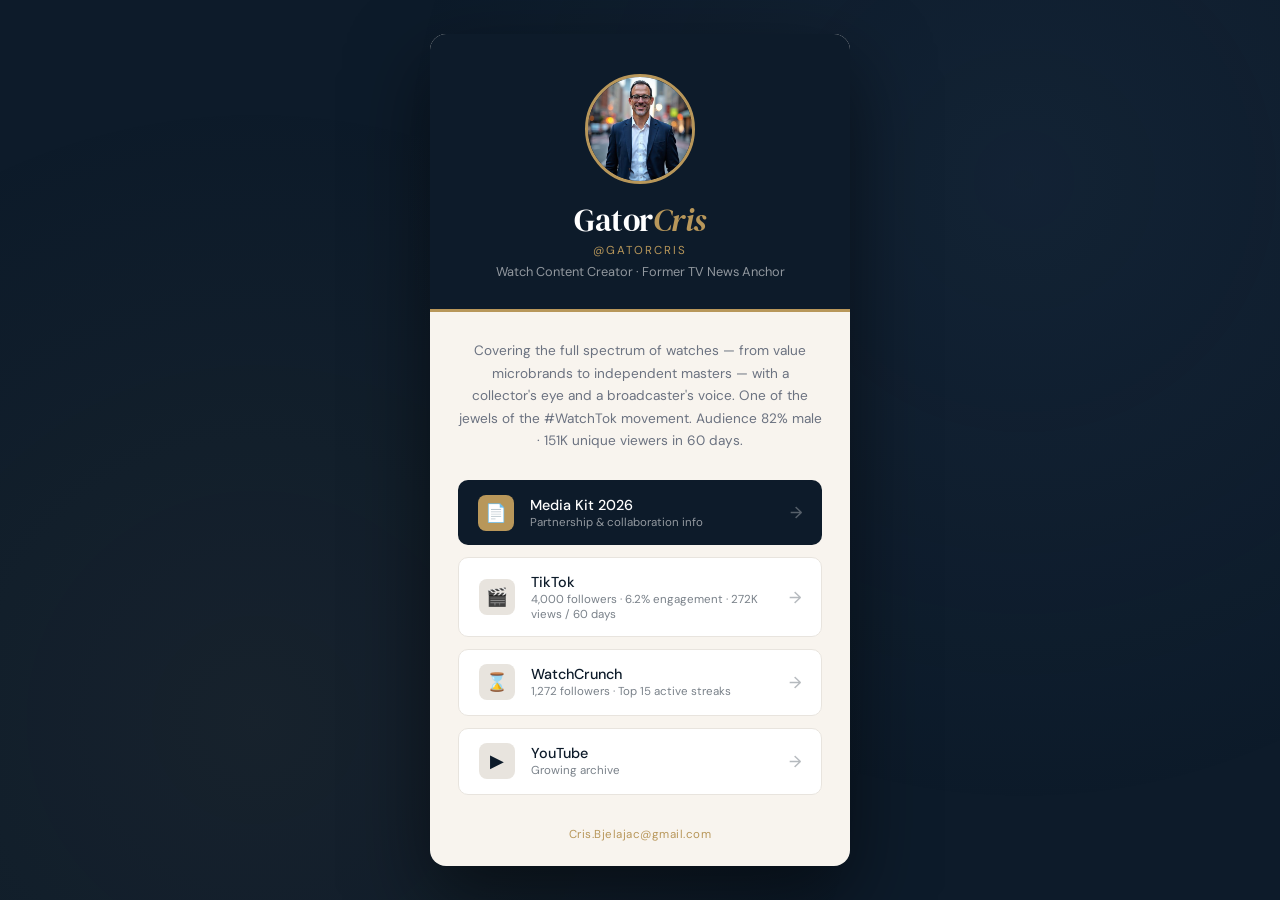
==== index.html @ 0f8bd7ba "Add files via upload" ====
<!DOCTYPE html>
<html lang="en">
<head>
<meta charset="UTF-8">
<meta name="viewport" content="width=device-width, initial-scale=1.0">
<title>GatorCris — Watch Content Creator</title>
<link rel="preconnect" href="https://fonts.googleapis.com">
<link href="https://fonts.googleapis.com/css2?family=DM+Serif+Display:ital@0;1&family=DM+Sans:wght@300;400;500&display=swap" rel="stylesheet">
<style>
  *, *::before, *::after { box-sizing: border-box; margin: 0; padding: 0; }

  :root {
    --navy:  #0D1B2A;
    --slate: #3D5A80;
    --gold:  #B8975A;
    --cream: #F8F4EE;
    --light: #E8E4DE;
    --mid:   #6B7280;
    --white: #ffffff;
  }

  body {
    background: var(--navy);
    font-family: 'DM Sans', sans-serif;
    min-height: 100vh;
    display: flex;
    align-items: center;
    justify-content: center;
    padding: 2rem 1rem;
  }

  /* Subtle watch-gear background pattern */
  body::before {
    content: '';
    position: fixed;
    inset: 0;
    background-image: radial-gradient(circle at 20% 80%, rgba(184,151,90,0.06) 0%, transparent 50%),
                      radial-gradient(circle at 80% 20%, rgba(61,90,128,0.12) 0%, transparent 50%);
    pointer-events: none;
  }

  .card {
    background: var(--cream);
    border-radius: 16px;
    max-width: 420px;
    width: 100%;
    overflow: hidden;
    box-shadow: 0 32px 80px rgba(0,0,0,0.5);
    animation: rise 0.6s cubic-bezier(0.16,1,0.3,1) both;
  }

  @keyframes rise {
    from { opacity: 0; transform: translateY(24px); }
    to   { opacity: 1; transform: translateY(0); }
  }

  /* Header band */
  .header {
    background: var(--navy);
    padding: 2.5rem 2rem 2rem;
    text-align: center;
    position: relative;
  }

  .header::after {
    content: '';
    display: block;
    height: 3px;
    background: var(--gold);
    position: absolute;
    bottom: 0; left: 0; right: 0;
  }

  .avatar-wrap {
    width: 110px;
    height: 110px;
    border-radius: 50%;
    border: 3px solid var(--gold);
    overflow: hidden;
    margin: 0 auto 1.25rem;
    animation: rise 0.6s 0.1s cubic-bezier(0.16,1,0.3,1) both;
  }

  .avatar-wrap img {
    width: 100%;
    height: 100%;
    object-fit: cover;
  }

  .name {
    font-family: 'DM Serif Display', serif;
    font-size: 2rem;
    color: var(--white);
    letter-spacing: -0.5px;
    line-height: 1;
    animation: rise 0.6s 0.15s cubic-bezier(0.16,1,0.3,1) both;
  }

  .name em {
    font-style: italic;
    color: var(--gold);
  }

  .handle {
    font-size: 0.72rem;
    letter-spacing: 2px;
    text-transform: uppercase;
    color: var(--gold);
    margin-top: 0.4rem;
    animation: rise 0.6s 0.2s cubic-bezier(0.16,1,0.3,1) both;
  }

  .tagline {
    font-size: 0.8rem;
    color: rgba(255,255,255,0.55);
    margin-top: 0.35rem;
    animation: rise 0.6s 0.25s cubic-bezier(0.16,1,0.3,1) both;
  }

  /* Body */
  .body {
    padding: 1.75rem 1.75rem 2rem;
  }

  .bio {
    font-size: 0.85rem;
    line-height: 1.65;
    color: var(--mid);
    text-align: center;
    margin-bottom: 1.75rem;
    animation: rise 0.6s 0.3s cubic-bezier(0.16,1,0.3,1) both;
  }

  /* Links */
  .links {
    display: flex;
    flex-direction: column;
    gap: 0.75rem;
  }

  .link-btn {
    display: flex;
    align-items: center;
    gap: 1rem;
    padding: 0.9rem 1.25rem;
    border-radius: 10px;
    text-decoration: none;
    font-size: 0.9rem;
    font-weight: 500;
    transition: transform 0.15s ease, box-shadow 0.15s ease;
    animation: rise 0.6s cubic-bezier(0.16,1,0.3,1) both;
  }

  .link-btn:hover {
    transform: translateY(-2px);
    box-shadow: 0 8px 24px rgba(0,0,0,0.12);
  }

  .link-btn:active {
    transform: translateY(0);
  }

  .link-btn.primary {
    background: var(--navy);
    color: var(--white);
    animation-delay: 0.35s;
  }

  .link-btn.primary .icon {
    background: var(--gold);
    color: var(--navy);
  }

  .link-btn.secondary {
    background: var(--white);
    color: var(--navy);
    border: 1.5px solid var(--light);
  }

  .link-btn.secondary.d2 { animation-delay: 0.4s; }
  .link-btn.secondary.d3 { animation-delay: 0.45s; }
  .link-btn.secondary.d4 { animation-delay: 0.5s; }

  .link-btn .icon {
    width: 36px;
    height: 36px;
    border-radius: 8px;
    background: var(--light);
    display: flex;
    align-items: center;
    justify-content: center;
    flex-shrink: 0;
    font-size: 1.1rem;
  }

  .link-btn .label {
    flex: 1;
  }

  .link-btn .label small {
    display: block;
    font-size: 0.72rem;
    font-weight: 400;
    opacity: 0.55;
    margin-top: 1px;
  }

  .link-btn .arrow {
    opacity: 0.3;
    font-size: 1rem;
  }

  /* Footer */
  .footer {
    text-align: center;
    padding: 0 1.75rem 1.5rem;
    font-size: 0.72rem;
    color: var(--mid);
    letter-spacing: 0.5px;
  }

  .footer a {
    color: var(--gold);
    text-decoration: none;
  }
</style>
</head>
<body>
<div class="card">

  <div class="header">
    <div class="avatar-wrap">
      <img src="[data-uri]" alt="Cris Bjelajac — GatorCris">
    </div>
    <div class="name">Gator<em>Cris</em></div>
    <div class="handle">@GatorCris</div>
    <div class="tagline">Watch Content Creator &middot; Former TV News Anchor</div>
  </div>

  <div class="body">
    <p class="bio">
      Covering the full spectrum of watches &mdash; from value microbrands to independent masters &mdash; with a collector's eye and a broadcaster's voice. One of the jewels of the #WatchTok movement. Audience 82% male &middot; 151K unique viewers in 60 days.
    </p>

    <div class="links">

      <a class="link-btn primary" href="https://gatorcris.github.io/GatorCris_MediaKit_2026.pdf" target="_blank" rel="noopener">
        <div class="icon">&#128196;</div>
        <div class="label">
          Media Kit 2026
          <small>Partnership &amp; collaboration info</small>
        </div>
        <span class="arrow">&#8594;</span>
      </a>

      <a class="link-btn secondary d2" href="https://www.tiktok.com/@gatorcris" target="_blank" rel="noopener">
        <div class="icon">&#127916;</div>
        <div class="label">
          TikTok
          <small>4,000 followers &middot; 6.2% engagement &middot; 272K views / 60 days</small>
        </div>
        <span class="arrow">&#8594;</span>
      </a>

      <a class="link-btn secondary d3" href="https://www.watchcrunch.com/GatorCris" target="_blank" rel="noopener">
        <div class="icon">&#8987;</div>
        <div class="label">
          WatchCrunch
          <small>1,272 followers &middot; Top 15 active streaks</small>
        </div>
        <span class="arrow">&#8594;</span>
      </a>

      <a class="link-btn secondary d4" href="https://www.youtube.com/@gatorcriswatches" target="_blank" rel="noopener">
        <div class="icon">&#9654;</div>
        <div class="label">
          YouTube
          <small>Growing archive</small>
        </div>
        <span class="arrow">&#8594;</span>
      </a>

    </div>
  </div>

  <div class="footer">
    <a href="mailto:Cris.Bjelajac@gmail.com">Cris.Bjelajac@gmail.com</a>
  </div>

</div>
</body>
</html>
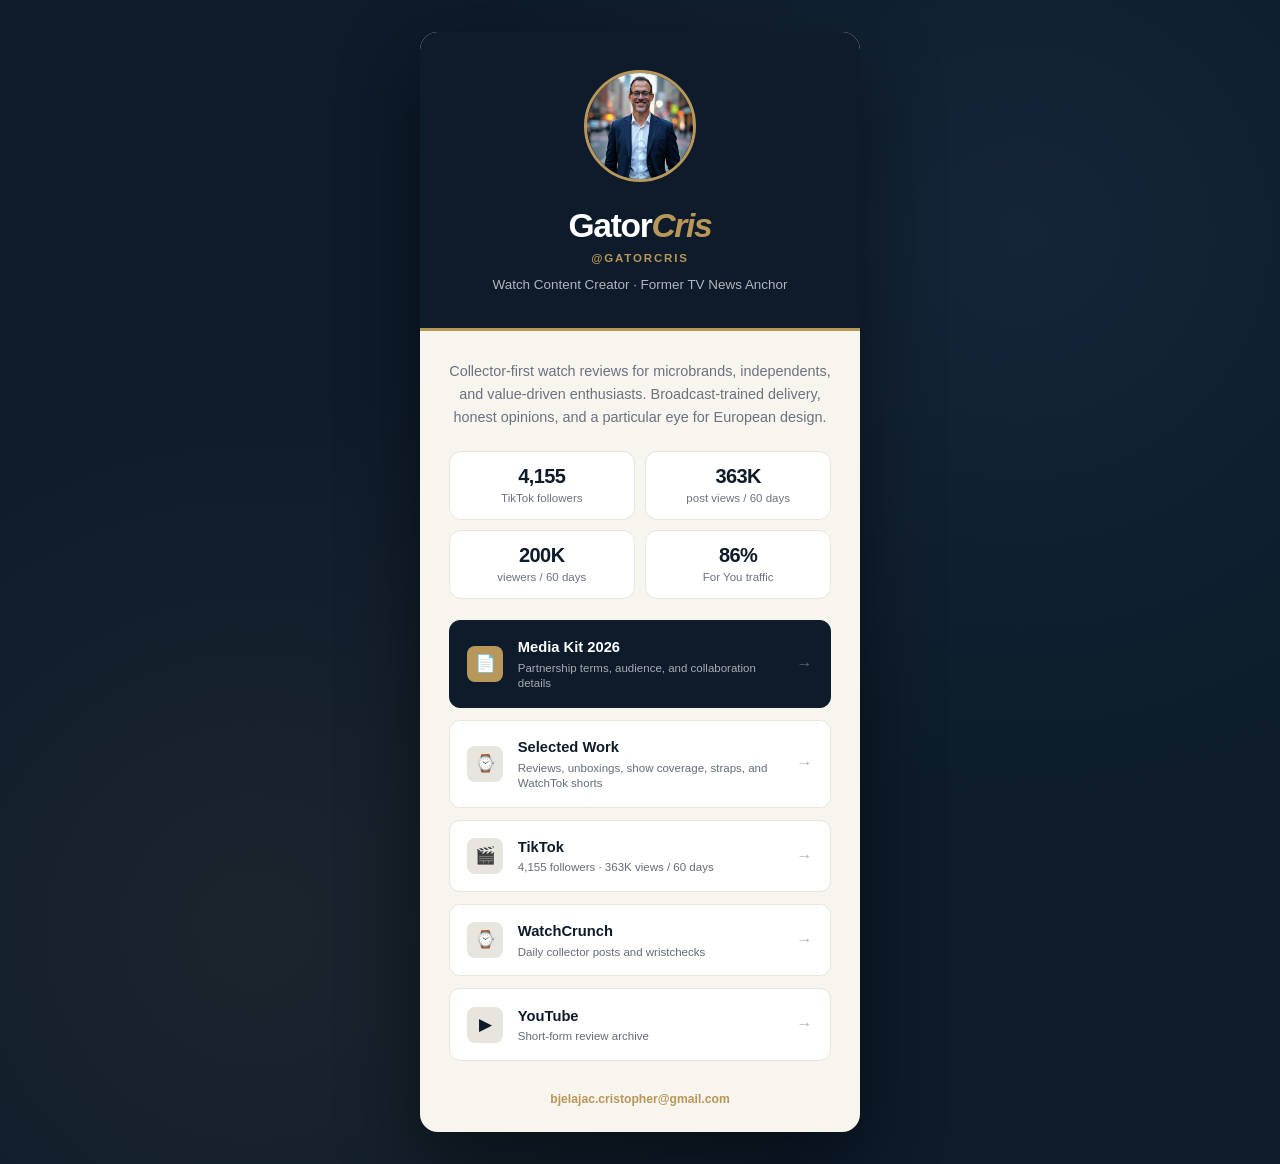
==== commit fd561a0c: "Add files via upload" ====
--- a/index.html
+++ b/index.html
@@ -1,292 +1,38 @@
 <!DOCTYPE html>
 <html lang="en">
 <head>
-<meta charset="UTF-8">
-<meta name="viewport" content="width=device-width, initial-scale=1.0">
-<title>GatorCris — Watch Content Creator</title>
-<link rel="preconnect" href="https://fonts.googleapis.com">
-<link href="https://fonts.googleapis.com/css2?family=DM+Serif+Display:ital@0;1&family=DM+Sans:wght@300;400;500&display=swap" rel="stylesheet">
-<style>
-  *, *::before, *::after { box-sizing: border-box; margin: 0; padding: 0; }
-
-  :root {
-    --navy:  #0D1B2A;
-    --slate: #3D5A80;
-    --gold:  #B8975A;
-    --cream: #F8F4EE;
-    --light: #E8E4DE;
-    --mid:   #6B7280;
-    --white: #ffffff;
-  }
-
-  body {
-    background: var(--navy);
-    font-family: 'DM Sans', sans-serif;
-    min-height: 100vh;
-    display: flex;
-    align-items: center;
-    justify-content: center;
-    padding: 2rem 1rem;
-  }
-
-  /* Subtle watch-gear background pattern */
-  body::before {
-    content: '';
-    position: fixed;
-    inset: 0;
-    background-image: radial-gradient(circle at 20% 80%, rgba(184,151,90,0.06) 0%, transparent 50%),
-                      radial-gradient(circle at 80% 20%, rgba(61,90,128,0.12) 0%, transparent 50%);
-    pointer-events: none;
-  }
-
-  .card {
-    background: var(--cream);
-    border-radius: 16px;
-    max-width: 420px;
-    width: 100%;
-    overflow: hidden;
-    box-shadow: 0 32px 80px rgba(0,0,0,0.5);
-    animation: rise 0.6s cubic-bezier(0.16,1,0.3,1) both;
-  }
-
-  @keyframes rise {
-    from { opacity: 0; transform: translateY(24px); }
-    to   { opacity: 1; transform: translateY(0); }
-  }
-
-  /* Header band */
-  .header {
-    background: var(--navy);
-    padding: 2.5rem 2rem 2rem;
-    text-align: center;
-    position: relative;
-  }
-
-  .header::after {
-    content: '';
-    display: block;
-    height: 3px;
-    background: var(--gold);
-    position: absolute;
-    bottom: 0; left: 0; right: 0;
-  }
-
-  .avatar-wrap {
-    width: 110px;
-    height: 110px;
-    border-radius: 50%;
-    border: 3px solid var(--gold);
-    overflow: hidden;
-    margin: 0 auto 1.25rem;
-    animation: rise 0.6s 0.1s cubic-bezier(0.16,1,0.3,1) both;
-  }
-
-  .avatar-wrap img {
-    width: 100%;
-    height: 100%;
-    object-fit: cover;
-  }
-
-  .name {
-    font-family: 'DM Serif Display', serif;
-    font-size: 2rem;
-    color: var(--white);
-    letter-spacing: -0.5px;
-    line-height: 1;
-    animation: rise 0.6s 0.15s cubic-bezier(0.16,1,0.3,1) both;
-  }
-
-  .name em {
-    font-style: italic;
-    color: var(--gold);
-  }
-
-  .handle {
-    font-size: 0.72rem;
-    letter-spacing: 2px;
-    text-transform: uppercase;
-    color: var(--gold);
-    margin-top: 0.4rem;
-    animation: rise 0.6s 0.2s cubic-bezier(0.16,1,0.3,1) both;
-  }
-
-  .tagline {
-    font-size: 0.8rem;
-    color: rgba(255,255,255,0.55);
-    margin-top: 0.35rem;
-    animation: rise 0.6s 0.25s cubic-bezier(0.16,1,0.3,1) both;
-  }
-
-  /* Body */
-  .body {
-    padding: 1.75rem 1.75rem 2rem;
-  }
-
-  .bio {
-    font-size: 0.85rem;
-    line-height: 1.65;
-    color: var(--mid);
-    text-align: center;
-    margin-bottom: 1.75rem;
-    animation: rise 0.6s 0.3s cubic-bezier(0.16,1,0.3,1) both;
-  }
-
-  /* Links */
-  .links {
-    display: flex;
-    flex-direction: column;
-    gap: 0.75rem;
-  }
-
-  .link-btn {
-    display: flex;
-    align-items: center;
-    gap: 1rem;
-    padding: 0.9rem 1.25rem;
-    border-radius: 10px;
-    text-decoration: none;
-    font-size: 0.9rem;
-    font-weight: 500;
-    transition: transform 0.15s ease, box-shadow 0.15s ease;
-    animation: rise 0.6s cubic-bezier(0.16,1,0.3,1) both;
-  }
-
-  .link-btn:hover {
-    transform: translateY(-2px);
-    box-shadow: 0 8px 24px rgba(0,0,0,0.12);
-  }
-
-  .link-btn:active {
-    transform: translateY(0);
-  }
-
-  .link-btn.primary {
-    background: var(--navy);
-    color: var(--white);
-    animation-delay: 0.35s;
-  }
-
-  .link-btn.primary .icon {
-    background: var(--gold);
-    color: var(--navy);
-  }
-
-  .link-btn.secondary {
-    background: var(--white);
-    color: var(--navy);
-    border: 1.5px solid var(--light);
-  }
-
-  .link-btn.secondary.d2 { animation-delay: 0.4s; }
-  .link-btn.secondary.d3 { animation-delay: 0.45s; }
-  .link-btn.secondary.d4 { animation-delay: 0.5s; }
-
-  .link-btn .icon {
-    width: 36px;
-    height: 36px;
-    border-radius: 8px;
-    background: var(--light);
-    display: flex;
-    align-items: center;
-    justify-content: center;
-    flex-shrink: 0;
-    font-size: 1.1rem;
-  }
-
-  .link-btn .label {
-    flex: 1;
-  }
-
-  .link-btn .label small {
-    display: block;
-    font-size: 0.72rem;
-    font-weight: 400;
-    opacity: 0.55;
-    margin-top: 1px;
-  }
-
-  .link-btn .arrow {
-    opacity: 0.3;
-    font-size: 1rem;
-  }
-
-  /* Footer */
-  .footer {
-    text-align: center;
-    padding: 0 1.75rem 1.5rem;
-    font-size: 0.72rem;
-    color: var(--mid);
-    letter-spacing: 0.5px;
-  }
-
-  .footer a {
-    color: var(--gold);
-    text-decoration: none;
-  }
-</style>
+  <meta charset="UTF-8" />
+  <meta name="viewport" content="width=device-width, initial-scale=1.0" />
+  <title>GatorCris - Watch Content Creator</title>
+  <link rel="stylesheet" href="assets/css/styles.css" />
 </head>
 <body>
-<div class="card">
-
-  <div class="header">
-    <div class="avatar-wrap">
-      <img src="[data-uri]" alt="Cris Bjelajac — GatorCris">
-    </div>
-    <div class="name">Gator<em>Cris</em></div>
-    <div class="handle">@GatorCris</div>
-    <div class="tagline">Watch Content Creator &middot; Former TV News Anchor</div>
+  <div class="home-shell">
+    <main class="card">
+      <section class="header">
+        <img class="avatar" src="assets/img/avatar.jpg" alt="Cris Bjelajac - GatorCris" />
+        <div class="name">Gator<span>Cris</span></div>
+        <div class="handle">@GatorCris</div>
+        <div class="tagline">Watch Content Creator · Former TV News Anchor</div>
+      </section>
+      <section class="body">
+        <p class="bio">Collector-first watch reviews for microbrands, independents, and value-driven enthusiasts. Broadcast-trained delivery, honest opinions, and a particular eye for European design.</p>
+        <div class="proof" aria-label="Audience metrics">
+          <div class="proof-item"><strong>4,155</strong><span>TikTok followers</span></div>
+          <div class="proof-item"><strong>363K</strong><span>post views / 60 days</span></div>
+          <div class="proof-item"><strong>200K</strong><span>viewers / 60 days</span></div>
+          <div class="proof-item"><strong>86%</strong><span>For You traffic</span></div>
+        </div>
+        <nav class="links" aria-label="GatorCris links">
+          <a class="link primary" href="GatorCris_MediaKit_2026.pdf" target="_blank" rel="noopener"><div class="icon">📄</div><div class="label">Media Kit 2026<small>Partnership terms, audience, and collaboration details</small></div><div class="arrow">→</div></a>
+          <a class="link" href="selected-work.html"><div class="icon">⌚</div><div class="label">Selected Work<small>Reviews, unboxings, show coverage, straps, and WatchTok shorts</small></div><div class="arrow">→</div></a>
+          <a class="link" href="https://www.tiktok.com/@gatorcris" target="_blank" rel="noopener"><div class="icon">🎬</div><div class="label">TikTok<small>4,155 followers · 363K views / 60 days</small></div><div class="arrow">→</div></a>
+          <a class="link" href="https://www.watchcrunch.com/GatorCris" target="_blank" rel="noopener"><div class="icon">⌚</div><div class="label">WatchCrunch<small>Daily collector posts and wristchecks</small></div><div class="arrow">→</div></a>
+          <a class="link" href="https://www.youtube.com/@gatorcriswatches" target="_blank" rel="noopener"><div class="icon">▶</div><div class="label">YouTube<small>Short-form review archive</small></div><div class="arrow">→</div></a>
+        </nav>
+      </section>
+      <footer class="footer"><a href="mailto:bjelajac.cristopher@gmail.com">bjelajac.cristopher@gmail.com</a></footer>
+    </main>
   </div>
-
-  <div class="body">
-    <p class="bio">
-      Covering the full spectrum of watches &mdash; from value microbrands to independent masters &mdash; with a collector's eye and a broadcaster's voice. One of the jewels of the #WatchTok movement. Audience 82% male &middot; 151K unique viewers in 60 days.
-    </p>
-
-    <div class="links">
-
-      <a class="link-btn primary" href="https://gatorcris.github.io/GatorCris_MediaKit_2026.pdf" target="_blank" rel="noopener">
-        <div class="icon">&#128196;</div>
-        <div class="label">
-          Media Kit 2026
-          <small>Partnership &amp; collaboration info</small>
-        </div>
-        <span class="arrow">&#8594;</span>
-      </a>
-
-      <a class="link-btn secondary d2" href="https://www.tiktok.com/@gatorcris" target="_blank" rel="noopener">
-        <div class="icon">&#127916;</div>
-        <div class="label">
-          TikTok
-          <small>4,000 followers &middot; 6.2% engagement &middot; 272K views / 60 days</small>
-        </div>
-        <span class="arrow">&#8594;</span>
-      </a>
-
-      <a class="link-btn secondary d3" href="https://www.watchcrunch.com/GatorCris" target="_blank" rel="noopener">
-        <div class="icon">&#8987;</div>
-        <div class="label">
-          WatchCrunch
-          <small>1,272 followers &middot; Top 15 active streaks</small>
-        </div>
-        <span class="arrow">&#8594;</span>
-      </a>
-
-      <a class="link-btn secondary d4" href="https://www.youtube.com/@gatorcriswatches" target="_blank" rel="noopener">
-        <div class="icon">&#9654;</div>
-        <div class="label">
-          YouTube
-          <small>Growing archive</small>
-        </div>
-        <span class="arrow">&#8594;</span>
-      </a>
-
-    </div>
-  </div>
-
-  <div class="footer">
-    <a href="mailto:Cris.Bjelajac@gmail.com">Cris.Bjelajac@gmail.com</a>
-  </div>
-
-</div>
 </body>
-</html>+</html>
--- a/assets/css/styles.css
+++ b/assets/css/styles.css
@@ -0,0 +1,83 @@
+
+:root {
+  --navy: #0D1B2A;
+  --gold: #B8975A;
+  --cream: #F8F4EE;
+  --white: #FFFFFF;
+  --light: #E8E4DE;
+  --muted: #6B7280;
+  --text: #1F2933;
+  --panel: #FFFDF9;
+}
+* { box-sizing: border-box; margin: 0; padding: 0; }
+body {
+  min-height: 100vh;
+  background:
+    radial-gradient(circle at 20% 80%, rgba(184,151,90,0.08), transparent 42%),
+    radial-gradient(circle at 80% 20%, rgba(61,90,128,0.16), transparent 42%),
+    var(--navy);
+  font-family: -apple-system, BlinkMacSystemFont, "Segoe UI", Roboto, Arial, sans-serif;
+  color: var(--text);
+  line-height: 1.55;
+}
+a { color: inherit; }
+.page-wrap { width: min(1120px, calc(100% - 32px)); margin: 0 auto; padding: 38px 0 58px; }
+.card { width: 100%; max-width: 440px; background: var(--cream); border-radius: 18px; overflow: hidden; box-shadow: 0 32px 80px rgba(0,0,0,0.48); }
+.home-shell { min-height: 100vh; display: flex; align-items: center; justify-content: center; padding: 2rem 1rem; }
+.header { background: var(--navy); color: var(--white); text-align: center; padding: 2.4rem 2rem 2rem; border-bottom: 3px solid var(--gold); }
+.avatar { width: 112px; height: 112px; object-fit: cover; border-radius: 50%; border: 3px solid var(--gold); margin-bottom: 1.2rem; }
+.name { font-size: 2.1rem; line-height: 1; font-weight: 800; letter-spacing: -0.04em; }
+.name span { color: var(--gold); font-style: italic; }
+.handle { margin-top: 0.45rem; color: var(--gold); text-transform: uppercase; letter-spacing: 0.16em; font-size: 0.72rem; font-weight: 700; }
+.tagline { margin-top: 0.45rem; color: rgba(255,255,255,0.68); font-size: 0.84rem; }
+.body { padding: 1.8rem; }
+.bio { text-align: center; color: var(--muted); font-size: 0.9rem; line-height: 1.62; margin-bottom: 1.35rem; }
+.proof { display: grid; grid-template-columns: 1fr 1fr; gap: 0.65rem; margin-bottom: 1.35rem; }
+.proof-item { background: var(--white); border: 1px solid var(--light); border-radius: 12px; padding: 0.85rem 0.7rem; text-align: center; }
+.proof-item strong { display: block; color: var(--navy); font-size: 1.25rem; line-height: 1; letter-spacing: -0.03em; }
+.proof-item span { display: block; margin-top: 0.3rem; color: var(--muted); font-size: 0.72rem; line-height: 1.25; }
+.links { display: flex; flex-direction: column; gap: 0.75rem; }
+.link { display: flex; align-items: center; gap: 0.9rem; padding: 0.95rem 1.1rem; border-radius: 11px; text-decoration: none; background: var(--white); border: 1px solid var(--light); color: var(--navy); transition: transform 0.15s ease, box-shadow 0.15s ease; }
+.link:hover { transform: translateY(-2px); box-shadow: 0 8px 22px rgba(0,0,0,0.12); }
+.link.primary { background: var(--navy); color: var(--white); border-color: var(--navy); }
+.icon { width: 36px; height: 36px; border-radius: 8px; background: var(--light); display: flex; align-items: center; justify-content: center; flex-shrink: 0; font-size: 1.05rem; }
+.primary .icon { background: var(--gold); color: var(--navy); }
+.label { flex: 1; font-weight: 700; font-size: 0.92rem; }
+.label small { display: block; margin-top: 0.1rem; font-size: 0.72rem; font-weight: 400; opacity: 0.64; line-height: 1.35; }
+.arrow { opacity: 0.34; }
+.footer { padding: 0 1.8rem 1.5rem; text-align: center; font-size: 0.76rem; color: var(--muted); }
+.footer a { color: var(--gold); text-decoration: none; font-weight: 700; }
+.site-top { display:flex; align-items:center; justify-content:space-between; gap: 20px; margin-bottom: 28px; color: var(--white); }
+.site-logo { text-decoration:none; font-weight:800; letter-spacing:-0.03em; font-size:1.35rem; }
+.site-logo span { color: var(--gold); font-style: italic; }
+.top-links { display:flex; gap: 14px; flex-wrap:wrap; font-size:.9rem; }
+.top-links a { color: rgba(255,255,255,.78); text-decoration:none; }
+.top-links a:hover { color: var(--white); }
+.hero-panel { background: var(--cream); border-radius: 18px; padding: 28px; margin-bottom: 22px; box-shadow: 0 24px 64px rgba(0,0,0,.32); border-top: 3px solid var(--gold); }
+.hero-panel h1 { color: var(--navy); font-size: clamp(2rem, 4vw, 3.4rem); line-height: .96; letter-spacing:-.06em; margin-bottom: 14px; }
+.hero-panel p { color: var(--muted); max-width: 760px; font-size: 1rem; }
+.summary-grid { display:grid; grid-template-columns: repeat(5, 1fr); gap: 10px; margin-top: 22px; }
+.summary { background: var(--white); border: 1px solid var(--light); border-radius: 12px; padding: 14px; }
+.summary strong { display:block; color:var(--navy); font-size:1.35rem; line-height:1; }
+.summary span { display:block; color:var(--muted); margin-top:6px; font-size:.78rem; line-height:1.25; }
+.content-section { background: var(--cream); border-radius: 18px; padding: 24px; margin: 18px 0; box-shadow: 0 14px 42px rgba(0,0,0,.22); }
+.section-heading { display:flex; align-items:flex-end; justify-content:space-between; gap:16px; border-bottom:1px solid var(--light); padding-bottom:14px; margin-bottom: 18px; }
+.section-heading h2 { color:var(--navy); font-size:1.35rem; letter-spacing:-.03em; }
+.section-heading p { color:var(--muted); font-size:.85rem; }
+.brand-group { margin: 18px 0 20px; }
+.brand-group:last-child { margin-bottom: 0; }
+.brand-group h3 { color: var(--navy); font-size: 1.05rem; margin-bottom: 9px; }
+.entry-list { display:grid; gap: 8px; }
+.entry { background: var(--panel); border: 1px solid var(--light); border-radius: 12px; padding: 12px 14px; display:grid; grid-template-columns: 1fr auto; gap: 12px; align-items:center; }
+.entry-title { color: var(--text); font-weight: 700; font-size:.96rem; }
+.entry-meta { color: var(--muted); font-size:.78rem; margin-top: 2px; }
+.watch-link { background: var(--navy); color: var(--white); text-decoration:none; border-radius: 999px; padding: .52rem .78rem; font-weight: 700; font-size:.78rem; white-space:nowrap; }
+.watch-link:hover { background:#12263b; }
+.page-footer { color: rgba(255,255,255,.65); text-align:center; font-size:.82rem; margin-top: 28px; }
+@media (max-width: 760px) {
+  .site-top { align-items:flex-start; flex-direction:column; }
+  .summary-grid { grid-template-columns: repeat(2,1fr); }
+  .entry { grid-template-columns: 1fr; }
+  .watch-link { justify-self:start; }
+}
+@media (max-width: 420px) { .proof { grid-template-columns: 1fr; } .body { padding: 1.5rem; } .summary-grid { grid-template-columns:1fr; } }
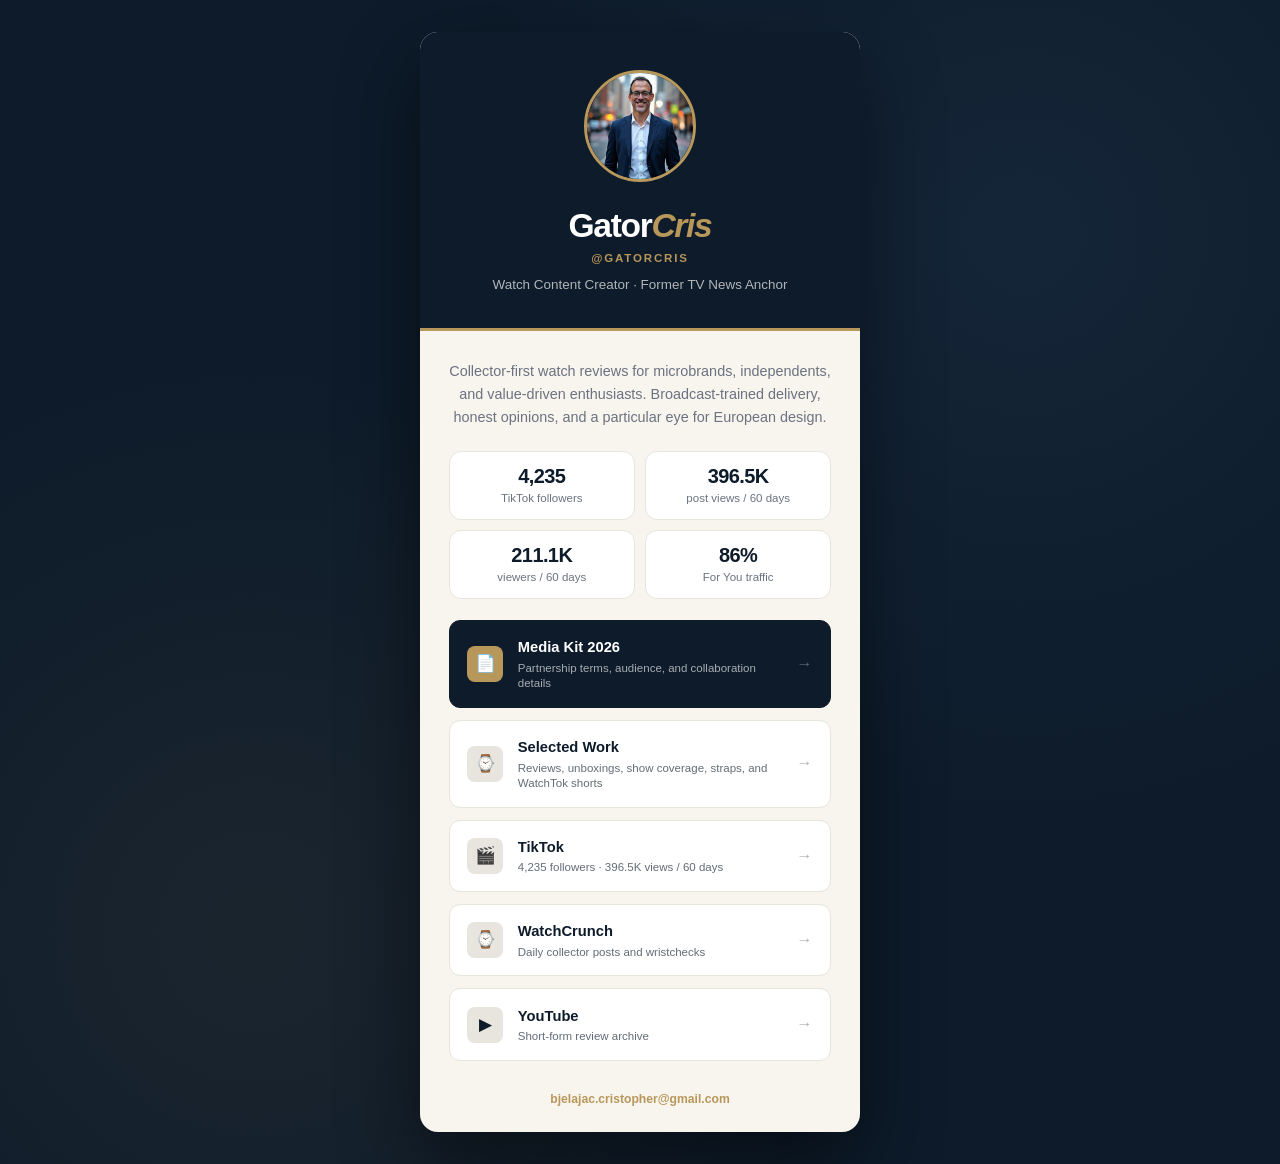
==== commit 66138694: "Add files via upload" ====
--- a/index.html
+++ b/index.html
@@ -18,15 +18,15 @@
       <section class="body">
         <p class="bio">Collector-first watch reviews for microbrands, independents, and value-driven enthusiasts. Broadcast-trained delivery, honest opinions, and a particular eye for European design.</p>
         <div class="proof" aria-label="Audience metrics">
-          <div class="proof-item"><strong>4,155</strong><span>TikTok followers</span></div>
-          <div class="proof-item"><strong>363K</strong><span>post views / 60 days</span></div>
-          <div class="proof-item"><strong>200K</strong><span>viewers / 60 days</span></div>
+          <div class="proof-item"><strong>4,235</strong><span>TikTok followers</span></div>
+          <div class="proof-item"><strong>396.5K</strong><span>post views / 60 days</span></div>
+          <div class="proof-item"><strong>211.1K</strong><span>viewers / 60 days</span></div>
           <div class="proof-item"><strong>86%</strong><span>For You traffic</span></div>
         </div>
         <nav class="links" aria-label="GatorCris links">
           <a class="link primary" href="GatorCris_MediaKit_2026.pdf" target="_blank" rel="noopener"><div class="icon">📄</div><div class="label">Media Kit 2026<small>Partnership terms, audience, and collaboration details</small></div><div class="arrow">→</div></a>
           <a class="link" href="selected-work.html"><div class="icon">⌚</div><div class="label">Selected Work<small>Reviews, unboxings, show coverage, straps, and WatchTok shorts</small></div><div class="arrow">→</div></a>
-          <a class="link" href="https://www.tiktok.com/@gatorcris" target="_blank" rel="noopener"><div class="icon">🎬</div><div class="label">TikTok<small>4,155 followers · 363K views / 60 days</small></div><div class="arrow">→</div></a>
+          <a class="link" href="https://www.tiktok.com/@gatorcris" target="_blank" rel="noopener"><div class="icon">🎬</div><div class="label">TikTok<small>4,235 followers · 396.5K views / 60 days</small></div><div class="arrow">→</div></a>
           <a class="link" href="https://www.watchcrunch.com/GatorCris" target="_blank" rel="noopener"><div class="icon">⌚</div><div class="label">WatchCrunch<small>Daily collector posts and wristchecks</small></div><div class="arrow">→</div></a>
           <a class="link" href="https://www.youtube.com/@gatorcriswatches" target="_blank" rel="noopener"><div class="icon">▶</div><div class="label">YouTube<small>Short-form review archive</small></div><div class="arrow">→</div></a>
         </nav>
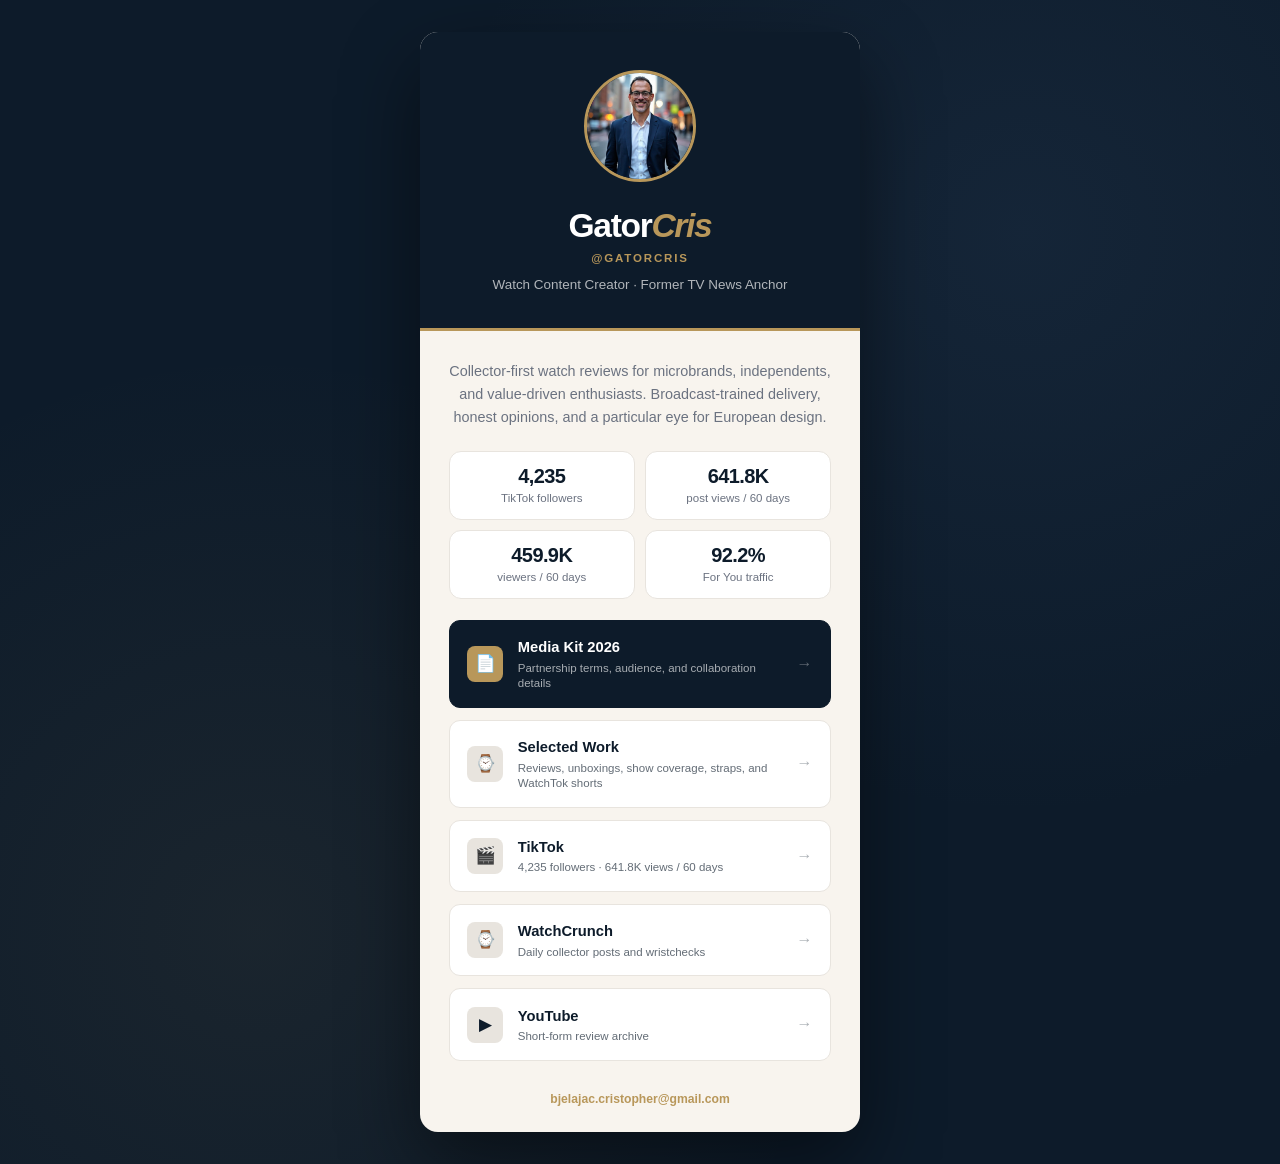
==== commit fade2923: "Add files via upload" ====
--- a/index.html
+++ b/index.html
@@ -19,14 +19,14 @@
         <p class="bio">Collector-first watch reviews for microbrands, independents, and value-driven enthusiasts. Broadcast-trained delivery, honest opinions, and a particular eye for European design.</p>
         <div class="proof" aria-label="Audience metrics">
           <div class="proof-item"><strong>4,235</strong><span>TikTok followers</span></div>
-          <div class="proof-item"><strong>396.5K</strong><span>post views / 60 days</span></div>
-          <div class="proof-item"><strong>211.1K</strong><span>viewers / 60 days</span></div>
-          <div class="proof-item"><strong>86%</strong><span>For You traffic</span></div>
+          <div class="proof-item"><strong>641.8K</strong><span>post views / 60 days</span></div>
+          <div class="proof-item"><strong>459.9K</strong><span>viewers / 60 days</span></div>
+          <div class="proof-item"><strong>92.2%</strong><span>For You traffic</span></div>
         </div>
         <nav class="links" aria-label="GatorCris links">
           <a class="link primary" href="GatorCris_MediaKit_2026.pdf" target="_blank" rel="noopener"><div class="icon">📄</div><div class="label">Media Kit 2026<small>Partnership terms, audience, and collaboration details</small></div><div class="arrow">→</div></a>
           <a class="link" href="selected-work.html"><div class="icon">⌚</div><div class="label">Selected Work<small>Reviews, unboxings, show coverage, straps, and WatchTok shorts</small></div><div class="arrow">→</div></a>
-          <a class="link" href="https://www.tiktok.com/@gatorcris" target="_blank" rel="noopener"><div class="icon">🎬</div><div class="label">TikTok<small>4,235 followers · 396.5K views / 60 days</small></div><div class="arrow">→</div></a>
+          <a class="link" href="https://www.tiktok.com/@gatorcris" target="_blank" rel="noopener"><div class="icon">🎬</div><div class="label">TikTok<small>4,235 followers · 641.8K views / 60 days</small></div><div class="arrow">→</div></a>
           <a class="link" href="https://www.watchcrunch.com/GatorCris" target="_blank" rel="noopener"><div class="icon">⌚</div><div class="label">WatchCrunch<small>Daily collector posts and wristchecks</small></div><div class="arrow">→</div></a>
           <a class="link" href="https://www.youtube.com/@gatorcriswatches" target="_blank" rel="noopener"><div class="icon">▶</div><div class="label">YouTube<small>Short-form review archive</small></div><div class="arrow">→</div></a>
         </nav>
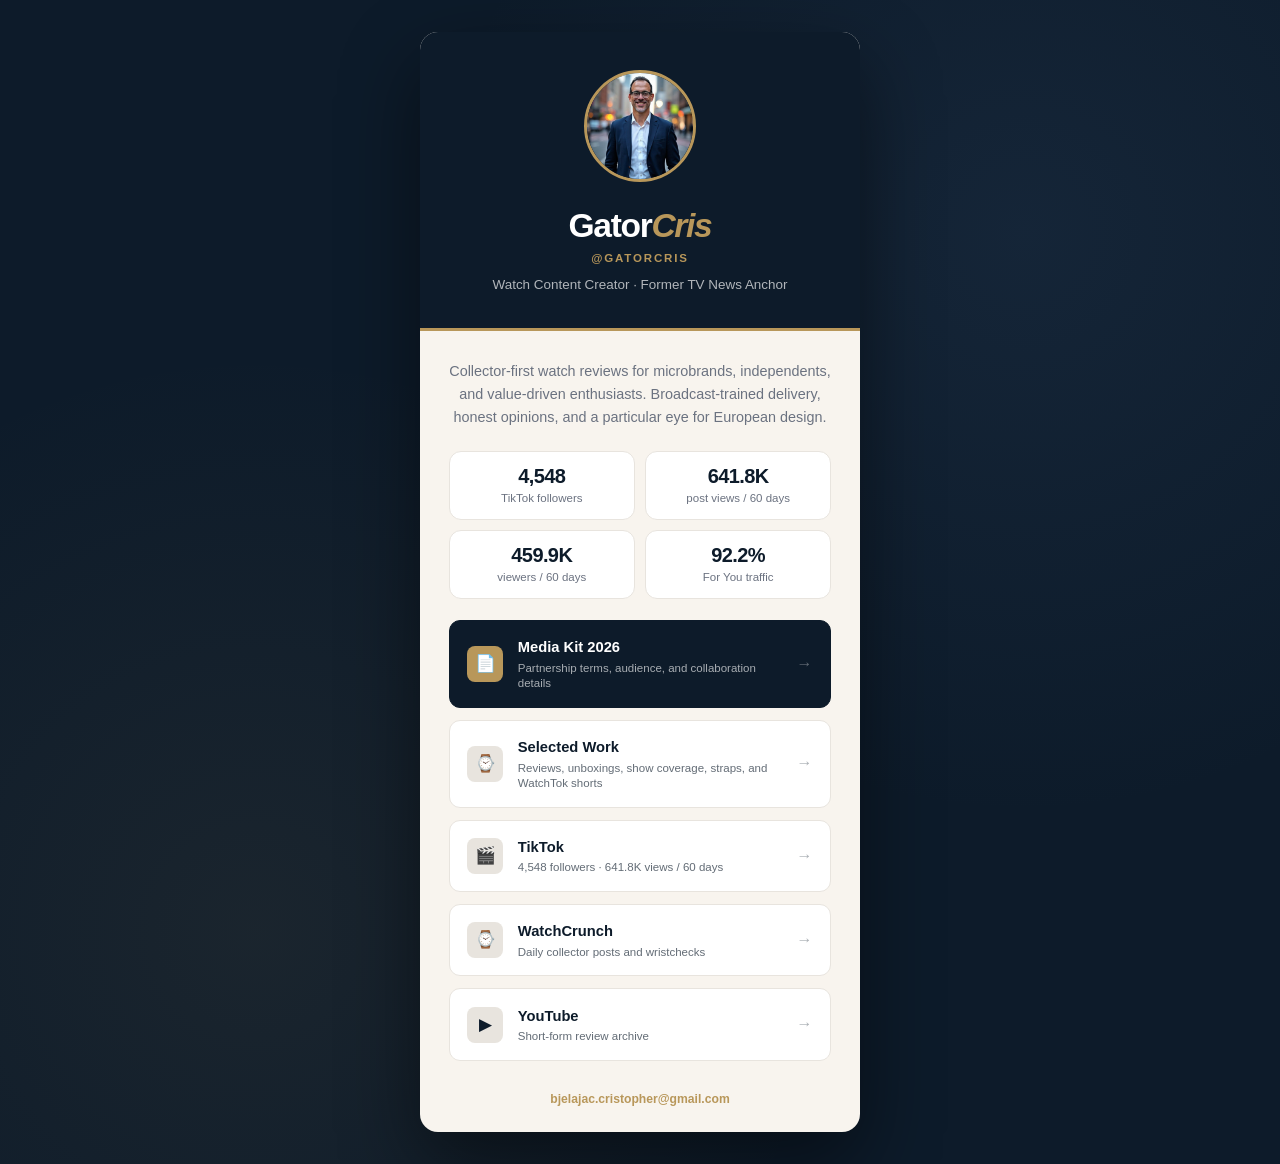
==== commit 46135b6f: "Add files via upload" ====
--- a/index.html
+++ b/index.html
@@ -18,7 +18,7 @@
       <section class="body">
         <p class="bio">Collector-first watch reviews for microbrands, independents, and value-driven enthusiasts. Broadcast-trained delivery, honest opinions, and a particular eye for European design.</p>
         <div class="proof" aria-label="Audience metrics">
-          <div class="proof-item"><strong>4,235</strong><span>TikTok followers</span></div>
+          <div class="proof-item"><strong>4,548</strong><span>TikTok followers</span></div>
           <div class="proof-item"><strong>641.8K</strong><span>post views / 60 days</span></div>
           <div class="proof-item"><strong>459.9K</strong><span>viewers / 60 days</span></div>
           <div class="proof-item"><strong>92.2%</strong><span>For You traffic</span></div>
@@ -26,7 +26,7 @@
         <nav class="links" aria-label="GatorCris links">
           <a class="link primary" href="GatorCris_MediaKit_2026.pdf" target="_blank" rel="noopener"><div class="icon">📄</div><div class="label">Media Kit 2026<small>Partnership terms, audience, and collaboration details</small></div><div class="arrow">→</div></a>
           <a class="link" href="selected-work.html"><div class="icon">⌚</div><div class="label">Selected Work<small>Reviews, unboxings, show coverage, straps, and WatchTok shorts</small></div><div class="arrow">→</div></a>
-          <a class="link" href="https://www.tiktok.com/@gatorcris" target="_blank" rel="noopener"><div class="icon">🎬</div><div class="label">TikTok<small>4,235 followers · 641.8K views / 60 days</small></div><div class="arrow">→</div></a>
+          <a class="link" href="https://www.tiktok.com/@gatorcris" target="_blank" rel="noopener"><div class="icon">🎬</div><div class="label">TikTok<small>4,548 followers · 641.8K views / 60 days</small></div><div class="arrow">→</div></a>
           <a class="link" href="https://www.watchcrunch.com/GatorCris" target="_blank" rel="noopener"><div class="icon">⌚</div><div class="label">WatchCrunch<small>Daily collector posts and wristchecks</small></div><div class="arrow">→</div></a>
           <a class="link" href="https://www.youtube.com/@gatorcriswatches" target="_blank" rel="noopener"><div class="icon">▶</div><div class="label">YouTube<small>Short-form review archive</small></div><div class="arrow">→</div></a>
         </nav>
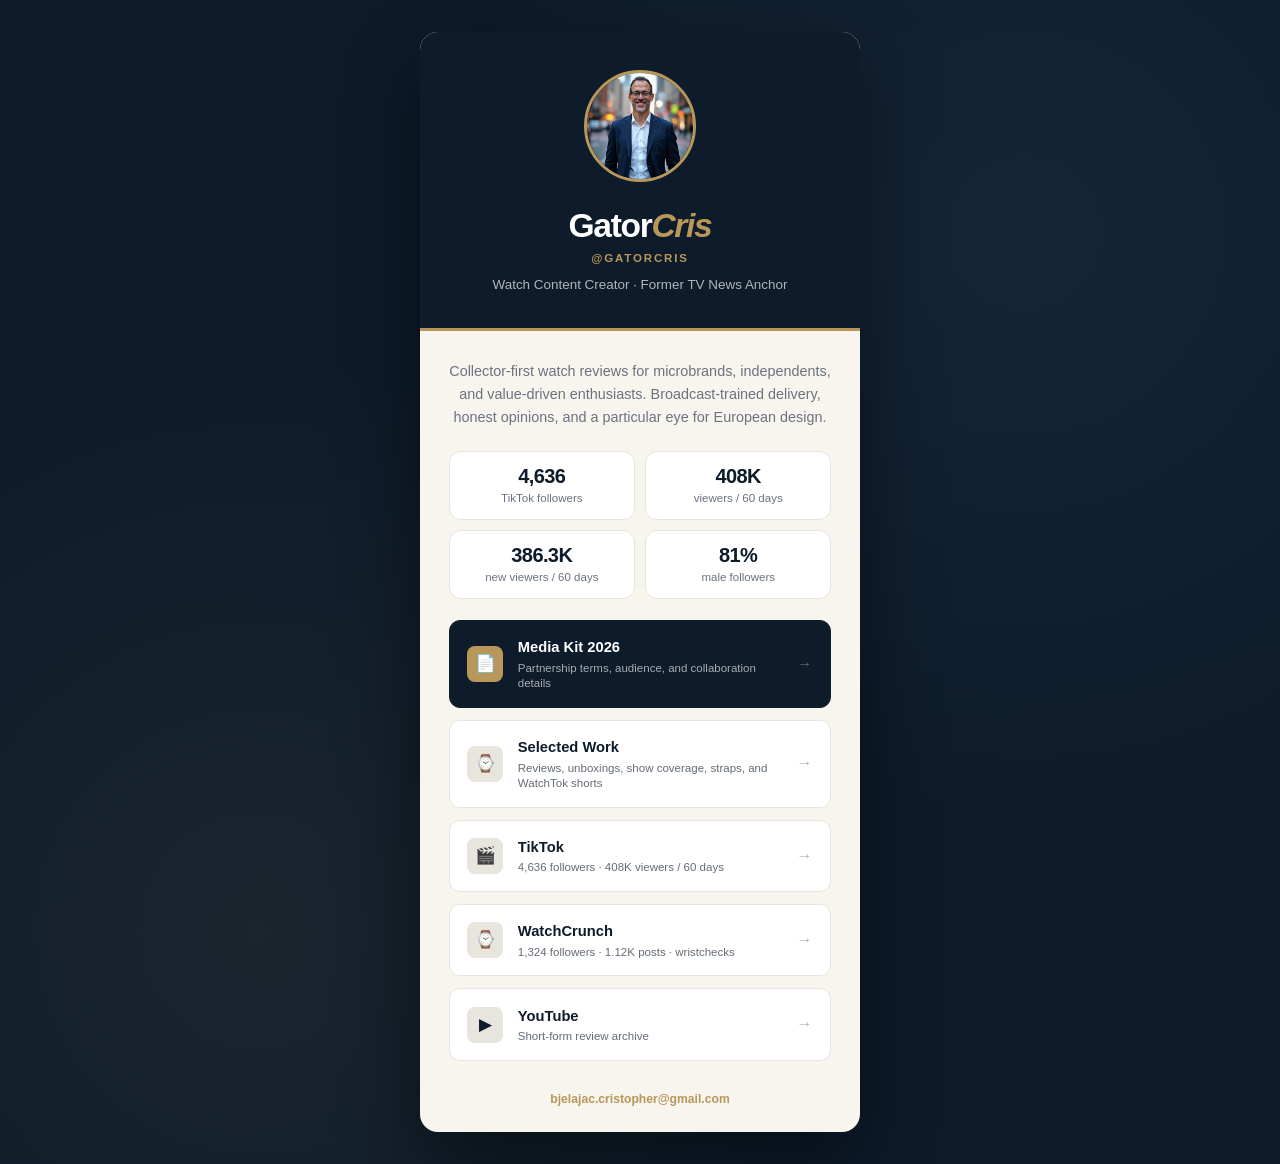
==== commit 7bfa33ec: "Add files via upload" ====
--- a/index.html
+++ b/index.html
@@ -18,16 +18,16 @@
       <section class="body">
         <p class="bio">Collector-first watch reviews for microbrands, independents, and value-driven enthusiasts. Broadcast-trained delivery, honest opinions, and a particular eye for European design.</p>
         <div class="proof" aria-label="Audience metrics">
-          <div class="proof-item"><strong>4,548</strong><span>TikTok followers</span></div>
-          <div class="proof-item"><strong>641.8K</strong><span>post views / 60 days</span></div>
-          <div class="proof-item"><strong>459.9K</strong><span>viewers / 60 days</span></div>
-          <div class="proof-item"><strong>92.2%</strong><span>For You traffic</span></div>
+          <div class="proof-item"><strong>4,636</strong><span>TikTok followers</span></div>
+          <div class="proof-item"><strong>408K</strong><span>viewers / 60 days</span></div>
+          <div class="proof-item"><strong>386.3K</strong><span>new viewers / 60 days</span></div>
+          <div class="proof-item"><strong>81%</strong><span>male followers</span></div>
         </div>
         <nav class="links" aria-label="GatorCris links">
           <a class="link primary" href="GatorCris_MediaKit_2026.pdf" target="_blank" rel="noopener"><div class="icon">📄</div><div class="label">Media Kit 2026<small>Partnership terms, audience, and collaboration details</small></div><div class="arrow">→</div></a>
           <a class="link" href="selected-work.html"><div class="icon">⌚</div><div class="label">Selected Work<small>Reviews, unboxings, show coverage, straps, and WatchTok shorts</small></div><div class="arrow">→</div></a>
-          <a class="link" href="https://www.tiktok.com/@gatorcris" target="_blank" rel="noopener"><div class="icon">🎬</div><div class="label">TikTok<small>4,548 followers · 641.8K views / 60 days</small></div><div class="arrow">→</div></a>
-          <a class="link" href="https://www.watchcrunch.com/GatorCris" target="_blank" rel="noopener"><div class="icon">⌚</div><div class="label">WatchCrunch<small>Daily collector posts and wristchecks</small></div><div class="arrow">→</div></a>
+          <a class="link" href="https://www.tiktok.com/@gatorcris" target="_blank" rel="noopener"><div class="icon">🎬</div><div class="label">TikTok<small>4,636 followers · 408K viewers / 60 days</small></div><div class="arrow">→</div></a>
+          <a class="link" href="https://www.watchcrunch.com/GatorCris" target="_blank" rel="noopener"><div class="icon">⌚</div><div class="label">WatchCrunch<small>1,324 followers · 1.12K posts · wristchecks</small></div><div class="arrow">→</div></a>
           <a class="link" href="https://www.youtube.com/@gatorcriswatches" target="_blank" rel="noopener"><div class="icon">▶</div><div class="label">YouTube<small>Short-form review archive</small></div><div class="arrow">→</div></a>
         </nav>
       </section>
--- a/assets/css/styles.css
+++ b/assets/css/styles.css
@@ -81,3 +81,75 @@
   .watch-link { justify-self:start; }
 }
 @media (max-width: 420px) { .proof { grid-template-columns: 1fr; } .body { padding: 1.5rem; } .summary-grid { grid-template-columns:1fr; } }
+
+/* V13: collapsible brand/topic groups with right-aligned gold direct-link buttons */
+.portfolio-note {
+  margin-top: 12px;
+  font-size: .9rem !important;
+  color: var(--muted);
+}
+details.brand-group {
+  margin: 10px 0;
+  border: 1px solid var(--light);
+  border-radius: 13px;
+  background: rgba(255,255,255,.58);
+  scroll-margin-top: 22px;
+  overflow: hidden;
+}
+details.brand-group:last-child { margin-bottom: 0; }
+details.brand-group summary {
+  list-style: none;
+  cursor: pointer;
+  display: flex;
+  align-items: center;
+  justify-content: space-between;
+  gap: 12px;
+  padding: 13px 14px;
+  color: var(--navy);
+  font-weight: 800;
+  font-size: 1.02rem;
+}
+details.brand-group summary::-webkit-details-marker { display: none; }
+details.brand-group summary::before {
+  content: '+';
+  width: 1.55rem;
+  height: 1.55rem;
+  border-radius: 999px;
+  display: inline-flex;
+  align-items: center;
+  justify-content: center;
+  background: var(--navy);
+  color: var(--white);
+  font-weight: 900;
+  line-height: 1;
+  flex: 0 0 auto;
+}
+details.brand-group[open] summary::before { content: '–'; }
+.brand-name { flex: 1 1 auto; min-width: 0; }
+.copy-link {
+  margin-left: auto;
+  border: 1px solid var(--gold);
+  background: var(--gold);
+  color: var(--navy);
+  border-radius: 999px;
+  padding: .4rem .72rem;
+  font: inherit;
+  font-size: .72rem;
+  font-weight: 900;
+  cursor: pointer;
+  white-space: nowrap;
+  box-shadow: 0 4px 12px rgba(184,151,90,.18);
+}
+.copy-link:hover,
+.copy-link.copied {
+  background: var(--navy);
+  color: var(--gold);
+  border-color: var(--navy);
+}
+details.brand-group .entry-list {
+  padding: 0 12px 12px;
+}
+@media (max-width: 520px) {
+  details.brand-group summary { align-items: center; gap: 10px; }
+  .copy-link { font-size: .68rem; padding: .34rem .58rem; }
+}
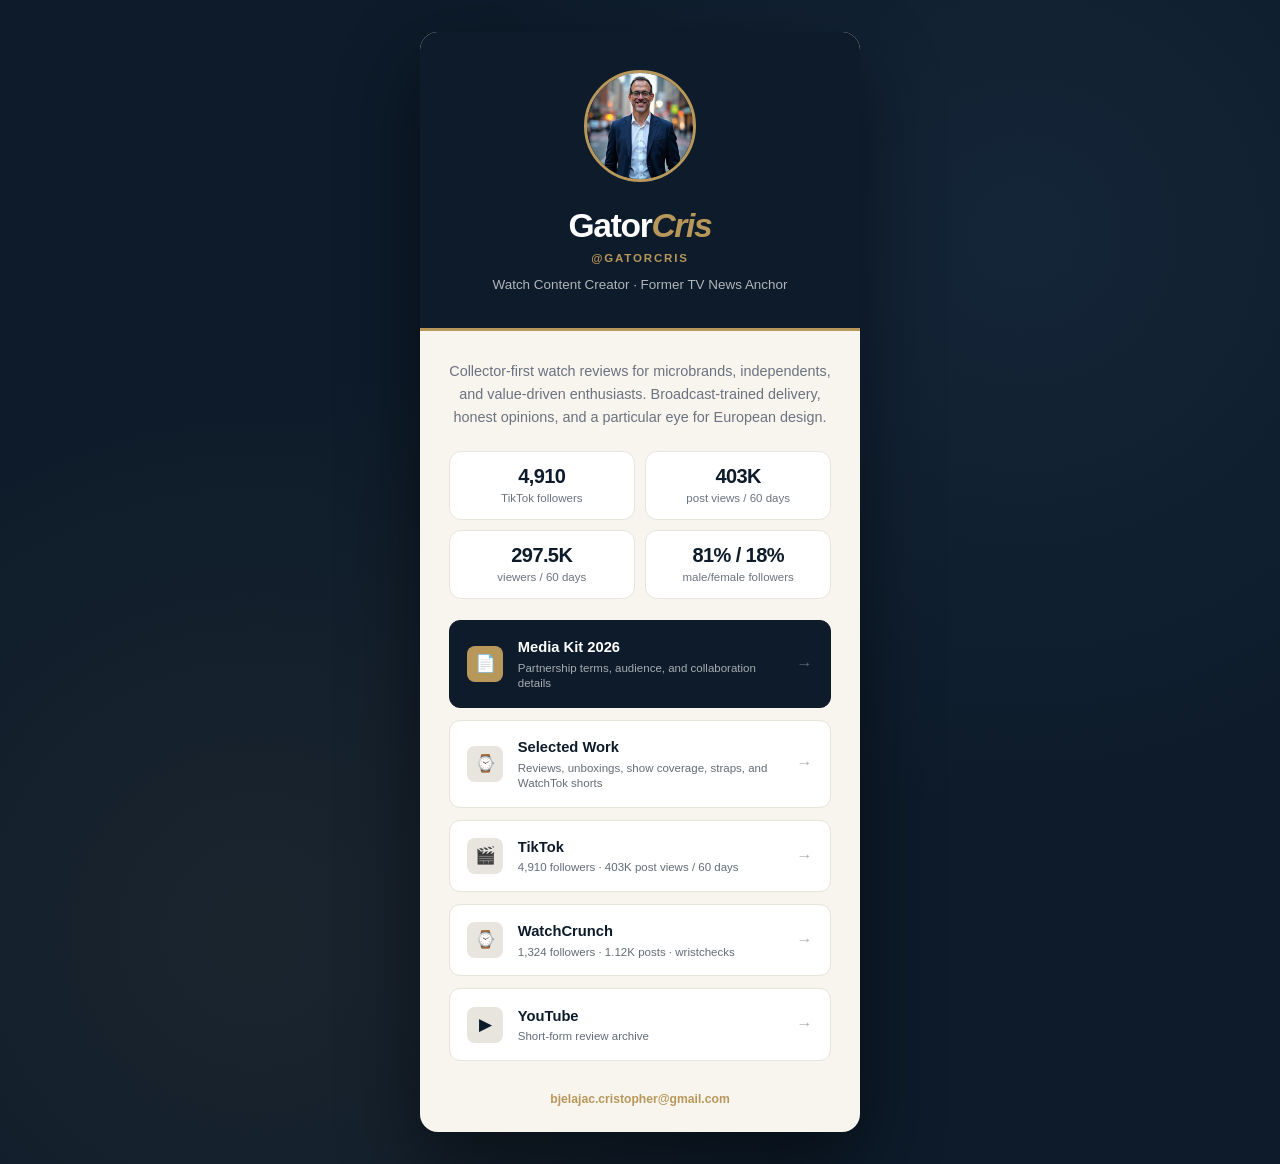
==== commit 45dc176f: "Add files via upload" ====
--- a/index.html
+++ b/index.html
@@ -18,15 +18,15 @@
       <section class="body">
         <p class="bio">Collector-first watch reviews for microbrands, independents, and value-driven enthusiasts. Broadcast-trained delivery, honest opinions, and a particular eye for European design.</p>
         <div class="proof" aria-label="Audience metrics">
-          <div class="proof-item"><strong>4,636</strong><span>TikTok followers</span></div>
-          <div class="proof-item"><strong>408K</strong><span>viewers / 60 days</span></div>
-          <div class="proof-item"><strong>386.3K</strong><span>new viewers / 60 days</span></div>
-          <div class="proof-item"><strong>81%</strong><span>male followers</span></div>
+          <div class="proof-item"><strong>4,910</strong><span>TikTok followers</span></div>
+          <div class="proof-item"><strong>403K</strong><span>post views / 60 days</span></div>
+          <div class="proof-item"><strong>297.5K</strong><span>viewers / 60 days</span></div>
+          <div class="proof-item"><strong>81% / 18%</strong><span>male/female followers</span></div>
         </div>
         <nav class="links" aria-label="GatorCris links">
           <a class="link primary" href="GatorCris_MediaKit_2026.pdf" target="_blank" rel="noopener"><div class="icon">📄</div><div class="label">Media Kit 2026<small>Partnership terms, audience, and collaboration details</small></div><div class="arrow">→</div></a>
           <a class="link" href="selected-work.html"><div class="icon">⌚</div><div class="label">Selected Work<small>Reviews, unboxings, show coverage, straps, and WatchTok shorts</small></div><div class="arrow">→</div></a>
-          <a class="link" href="https://www.tiktok.com/@gatorcris" target="_blank" rel="noopener"><div class="icon">🎬</div><div class="label">TikTok<small>4,636 followers · 408K viewers / 60 days</small></div><div class="arrow">→</div></a>
+          <a class="link" href="https://www.tiktok.com/@gatorcris" target="_blank" rel="noopener"><div class="icon">🎬</div><div class="label">TikTok<small>4,910 followers · 403K post views / 60 days</small></div><div class="arrow">→</div></a>
           <a class="link" href="https://www.watchcrunch.com/GatorCris" target="_blank" rel="noopener"><div class="icon">⌚</div><div class="label">WatchCrunch<small>1,324 followers · 1.12K posts · wristchecks</small></div><div class="arrow">→</div></a>
           <a class="link" href="https://www.youtube.com/@gatorcriswatches" target="_blank" rel="noopener"><div class="icon">▶</div><div class="label">YouTube<small>Short-form review archive</small></div><div class="arrow">→</div></a>
         </nav>
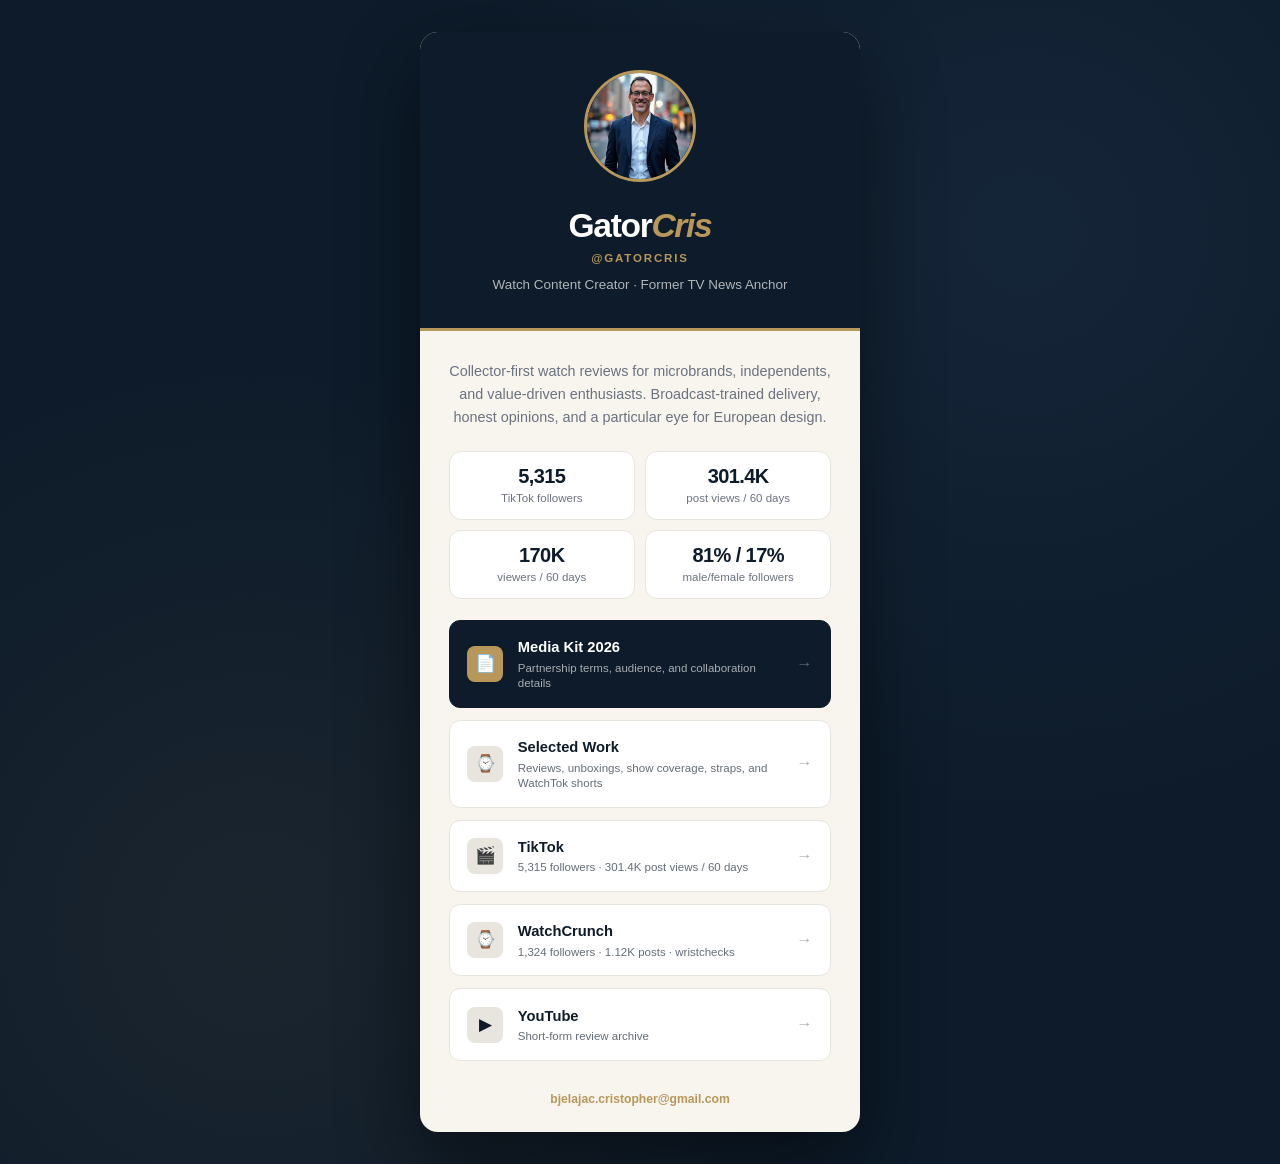
==== commit bfa134df: "Add files via upload update site to V22" ====
--- a/index.html
+++ b/index.html
@@ -18,15 +18,15 @@
       <section class="body">
         <p class="bio">Collector-first watch reviews for microbrands, independents, and value-driven enthusiasts. Broadcast-trained delivery, honest opinions, and a particular eye for European design.</p>
         <div class="proof" aria-label="Audience metrics">
-          <div class="proof-item"><strong>4,910</strong><span>TikTok followers</span></div>
-          <div class="proof-item"><strong>403K</strong><span>post views / 60 days</span></div>
-          <div class="proof-item"><strong>297.5K</strong><span>viewers / 60 days</span></div>
-          <div class="proof-item"><strong>81% / 18%</strong><span>male/female followers</span></div>
+          <div class="proof-item"><strong>5,315</strong><span>TikTok followers</span></div>
+          <div class="proof-item"><strong>301.4K</strong><span>post views / 60 days</span></div>
+          <div class="proof-item"><strong>170K</strong><span>viewers / 60 days</span></div>
+          <div class="proof-item"><strong>81% / 17%</strong><span>male/female followers</span></div>
         </div>
         <nav class="links" aria-label="GatorCris links">
           <a class="link primary" href="GatorCris_MediaKit_2026.pdf" target="_blank" rel="noopener"><div class="icon">📄</div><div class="label">Media Kit 2026<small>Partnership terms, audience, and collaboration details</small></div><div class="arrow">→</div></a>
           <a class="link" href="selected-work.html"><div class="icon">⌚</div><div class="label">Selected Work<small>Reviews, unboxings, show coverage, straps, and WatchTok shorts</small></div><div class="arrow">→</div></a>
-          <a class="link" href="https://www.tiktok.com/@gatorcris" target="_blank" rel="noopener"><div class="icon">🎬</div><div class="label">TikTok<small>4,910 followers · 403K post views / 60 days</small></div><div class="arrow">→</div></a>
+          <a class="link" href="https://www.tiktok.com/@gatorcris" target="_blank" rel="noopener"><div class="icon">🎬</div><div class="label">TikTok<small>5,315 followers · 301.4K post views / 60 days</small></div><div class="arrow">→</div></a>
           <a class="link" href="https://www.watchcrunch.com/GatorCris" target="_blank" rel="noopener"><div class="icon">⌚</div><div class="label">WatchCrunch<small>1,324 followers · 1.12K posts · wristchecks</small></div><div class="arrow">→</div></a>
           <a class="link" href="https://www.youtube.com/@gatorcriswatches" target="_blank" rel="noopener"><div class="icon">▶</div><div class="label">YouTube<small>Short-form review archive</small></div><div class="arrow">→</div></a>
         </nav>
